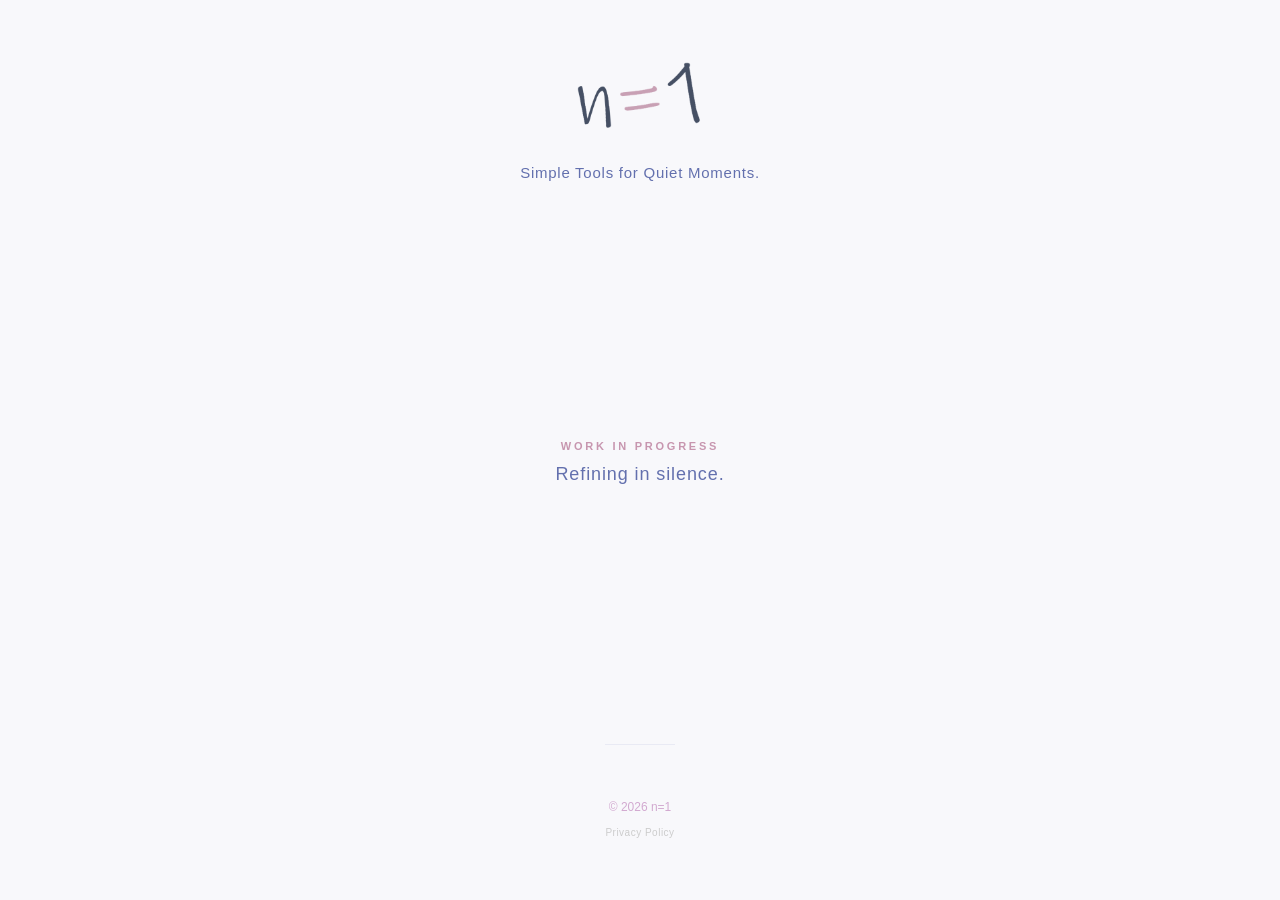
==== index.html @ 4b548ade "Initial commit" ====
<!DOCTYPE html>
<html lang="ja">
<head>
    <meta charset="UTF-8">
    <meta name="viewport" content="width=device-width, initial-scale=1.0">
    <title>n=1 | Simple Tools for Quiet Moments</title>
    
    <meta property="og:type" content="website">
    <meta property="og:title" content="n=1 | Coming Soon">
    <meta property="og:description" content="Refining in silence. Minimalist tools for your quiet moments.">
    <meta property="og:image" content="images/ogp_image.png">
    <meta name="twitter:card" content="summary_large_image">
    <link rel="icon" href="images/favicon.ico">

    <link rel="stylesheet" href="style.css">
    <style>
        /* 準備中ページ専用のレイアウト調整 */
        body {
            padding: 0;
            display: flex;
            justify-content: center;
            align-items: center;
        }

        .container {
            display: flex;
            flex-direction: column;
            justify-content: space-between; 
            align-items: center;
            min-height: 100vh;
            padding: 60px 20px;
            box-sizing: border-box;
        }

        main {
            flex-grow: 1;
            display: flex;
            flex-direction: column;
            justify-content: center; 
            align-items: center;
        }

        .title-img {
            height: 80px;
            max-height: none; 
            width: auto;
        }

        .status-tag {
            font-size: 11px;
            letter-spacing: 0.25em;
            color: var(--accent-color);
            text-transform: uppercase;
            margin-bottom: 12px;
            font-weight: 700;
            opacity: 0.8;
        }

        .headline {
            font-size: 18px;
            letter-spacing: 0.05em;
            color: var(--primary-color);
            font-weight: 400;
        }

        /* フッターの微調整 */
        footer {
            text-align: center;
        }
        .footer-links {
            margin-top: 8px;
        }
        .footer-links a {
            font-size: 10px;
            color: #ccc;
            text-decoration: none;
            letter-spacing: 0.05em;
        }
    </style>
</head>
<body>

    <div class="container">
        <header>
            <img src="images/title.png" alt="n=1" class="title-img">
            <div class="profile-text">Simple Tools for Quiet Moments.</div>
        </header>

        <main>
            <div class="status-tag">Work in progress</div>
            <div class="headline">Refining in silence.</div>
        </main>

        <footer>
            <div class="copyright">&copy; 2026 n=1</div>
            <div class="footer-links">
                <a href="privacy.html">Privacy Policy</a>
            </div>
        </footer>
    </div>

    <!-- Google tag (gtag.js) -->
    <script async src="https://www.googletagmanager.com/gtag/js?id=G-P91DCVD7WL"></script>
    <script>
      window.dataLayer = window.dataLayer || [];
      function gtag(){dataLayer.push(arguments);}
      gtag('js', new Date());
      gtag('config', 'G-P91DCVD7WL');
    </script>
</body>
</html>
---- style.css ----
/* 🎨 Palette #3: Cool Intelligence & Lavender */
:root {
    --bg-color: rgb(248, 248, 251);     /* 背景：澄んだ青白い白 */
    --text-color: rgb(6, 7, 12);        /* メイン：真夜中の紺色 */
    --primary-color: rgb(99, 112, 174); /* 見出し：落ち着いたデニムブルー */
    --secondary-color: rgb(210, 169, 208); /* 説明：霧がかったラベンダー */
    --accent-color: rgb(188, 126, 157); /* アクセント：スモーキーローズ */
    
    --spacing-section: 100px;
    --spacing-item: 45px;
    
    /* 角丸の定義 */
    --radius-card: 8px;
    --radius-button: 4px;
    --radius-icon: 18px;
}

/* 🌿 Base Styles */
body {
    margin: 0;
    font-family: 'Helvetica Neue', Arial, 'Hiragino Kaku Gothic ProN', sans-serif;
    background-color: var(--bg-color);
    color: var(--text-color);
    display: flex;
    justify-content: center;
    min-height: 100vh;
    padding: 40px 20px;
}

.container {
    width: 100%;
    max-width: 640px;
    text-align: center;
}

/* 🖼️ Typography Images */
.text-image {
    display: block;
    margin: 0 auto;
    max-width: 100%;
    height: auto;
}

/* 🏗️ Layout Sections */
header {
    margin-bottom: var(--spacing-section);
}

.title-img {
    max-height: 55px;
    margin-bottom: 20px;
}

.profile-text {
    color: var(--primary-color);
    font-size: 15px;
    letter-spacing: 0.05em;
    font-weight: 500;
}

.app-section {
    margin-bottom: var(--spacing-section);
}

.section-img {
    max-height: 28px;
    margin-bottom: var(--spacing-item);
}

/* 📱 App Card */
.app-card {
    text-decoration: none;
    color: inherit;
    display: flex;
    flex-direction: column;
    align-items: center;
    transition: transform 0.25s ease, opacity 0.25s ease; /* 少し速めて「もっさり」を解消 */
}

.app-card:hover {
    transform: translateY(-4px);
    opacity: 0.7;
}

.app-icon {
    width: 72px;
    height: 72px;
    border-radius: var(--radius-icon);
    background-color: white;
    box-shadow: 0 10px 20px rgba(99, 112, 174, 0.12);
    margin-bottom: 20px;
    overflow: hidden;
}

.app-icon img {
    width: 100%;
    height: 100%;
    object-fit: cover;
}

.app-name {
    font-size: 22px;
    font-weight: 700;
    margin-bottom: 8px;
    letter-spacing: 0.02em;
}

.app-desc {
    font-size: 14px;
    color: var(--secondary-color);
    max-width: 320px;
    line-height: 1.7;
}

/* 🖋️ Footer */
footer {
    margin-top: var(--spacing-section);
    padding-top: 40px;
    border-top: 1px solid rgba(99, 112, 174, 0.1);
}

.policy-link {
    text-decoration: none;
    color: var(--accent-color);
    font-size: 13px;
    font-weight: 600;
    transition: opacity 0.3s;
}

.policy-link:hover {
    opacity: 0.6;
}

.copyright {
    font-size: 12px;
    color: var(--secondary-color);
    margin-top: 15px;
}
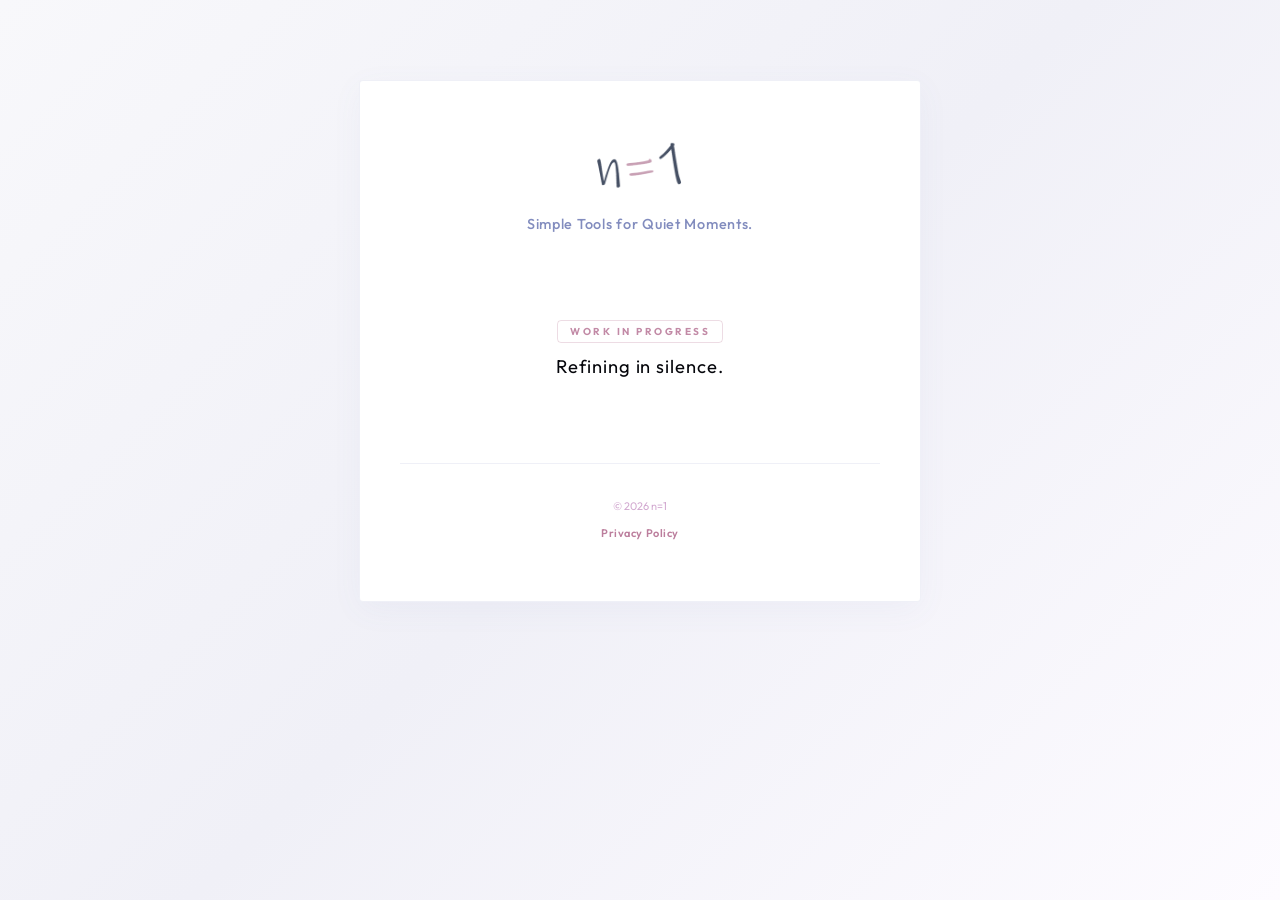
==== commit 36ad0f2e: "Initial commit: n=1 Webサイト公開" ====
--- a/index.html
+++ b/index.html
@@ -14,92 +14,129 @@
 
     <link rel="stylesheet" href="style.css">
     <style>
-        /* 準備中ページ専用のレイアウト調整 */
-        body {
-            padding: 0;
-            display: flex;
-            justify-content: center;
-            align-items: center;
-        }
-
-        .container {
-            display: flex;
-            flex-direction: column;
-            justify-content: space-between; 
-            align-items: center;
-            min-height: 100vh;
-            padding: 60px 20px;
-            box-sizing: border-box;
-        }
-
-        main {
-            flex-grow: 1;
+        .main-card {
+            max-width: 480px;
+            margin: 0 auto;
+            padding: 60px 40px;
             display: flex;
             flex-direction: column;
             justify-content: center; 
             align-items: center;
+            min-height: 400px;
+        }
+
+        header {
+            margin-bottom: 40px;
+            text-align: center;
         }
 
         .title-img {
-            height: 80px;
-            max-height: none; 
+            height: 72px;
             width: auto;
+            margin-bottom: 15px;
+        }
+
+        .profile-text {
+            font-size: 0.9rem;
+            color: var(--primary-color);
+            letter-spacing: 0.05em;
+            font-weight: 500;
+            opacity: 0.8;
+        }
+
+        main {
+            text-align: center;
+            flex-grow: 1;
+            display: flex;
+            flex-direction: column;
+            justify-content: center;
         }
 
         .status-tag {
-            font-size: 11px;
+            font-size: 10px;
             letter-spacing: 0.25em;
             color: var(--accent-color);
             text-transform: uppercase;
             margin-bottom: 12px;
             font-weight: 700;
-            opacity: 0.8;
+            opacity: 0.9;
+            border: 1px solid rgba(188, 126, 157, 0.3);
+            padding: 4px 12px;
+            border-radius: 4px;
+            display: inline-block;
         }
 
         .headline {
-            font-size: 18px;
+            font-size: 1.15rem;
             letter-spacing: 0.05em;
-            color: var(--primary-color);
+            color: var(--text-color);
             font-weight: 400;
         }
 
-        /* フッターの微調整 */
         footer {
+            margin-top: 40px;
             text-align: center;
+            border-top: 1px solid rgba(99, 112, 174, 0.1);
+            padding-top: 20px;
+            width: 100%;
         }
-        .footer-links {
-            margin-top: 8px;
+
+        .copyright {
+            font-size: 11px;
+            color: var(--secondary-color);
+            margin-bottom: 8px;
         }
+
         .footer-links a {
-            font-size: 10px;
-            color: #ccc;
+            font-size: 11px;
+            color: var(--accent-color);
             text-decoration: none;
             letter-spacing: 0.05em;
+            font-weight: 600;
+            transition: opacity 0.2s;
+        }
+        
+        .footer-links a:hover {
+            opacity: 0.6;
+        }
+
+        .page-wrapper {
+            display: flex;
+            justify-content: center;
+            align-items: flex-start;
+            min-height: 100vh;
+            width: 100%;
+            padding: 80px 20px;
+            box-sizing: border-box;
         }
     </style>
 </head>
 <body>
+    <div class="gradient-bg"></div>
 
-    <div class="container">
-        <header>
-            <img src="images/title.png" alt="n=1" class="title-img">
-            <div class="profile-text">Simple Tools for Quiet Moments.</div>
-        </header>
+    <div class="page-wrapper">
+        <div class="container">
+            <div class="main-card content-card">
+                <header>
+                    <img src="images/title.png" alt="n=1" class="title-img">
+                    <div class="profile-text">Simple Tools for Quiet Moments.</div>
+                </header>
 
-        <main>
-            <div class="status-tag">Work in progress</div>
-            <div class="headline">Refining in silence.</div>
-        </main>
+                <main>
+                    <div><span class="status-tag">Work in progress</span></div>
+                    <div class="headline">Refining in silence.</div>
+                </main>
 
-        <footer>
-            <div class="copyright">&copy; 2026 n=1</div>
-            <div class="footer-links">
-                <a href="privacy.html">Privacy Policy</a>
+                <footer>
+                    <div class="copyright">&copy; 2026 n=1</div>
+                    <div class="footer-links">
+                        <a href="privacy.html">Privacy Policy</a>
+                    </div>
+                </footer>
             </div>
-        </footer>
+        </div>
     </div>
 
-    <!-- Google tag (gtag.js) -->
     <script async src="https://www.googletagmanager.com/gtag/js?id=G-P91DCVD7WL"></script>
     <script>
       window.dataLayer = window.dataLayer || [];
--- a/style.css
+++ b/style.css
@@ -1,30 +1,47 @@
-/* 🎨 Palette #3: Cool Intelligence & Lavender */
+@import url('https://fonts.googleapis.com/css2?family=Outfit:wght@300;400;600;700&display=swap');
+
 :root {
-    --bg-color: rgb(248, 248, 251);     /* 背景：澄んだ青白い白 */
-    --text-color: rgb(6, 7, 12);        /* メイン：真夜中の紺色 */
-    --primary-color: rgb(99, 112, 174); /* 見出し：落ち着いたデニムブルー */
-    --secondary-color: rgb(210, 169, 208); /* 説明：霧がかったラベンダー */
-    --accent-color: rgb(188, 126, 157); /* アクセント：スモーキーローズ */
+    --bg-color: rgb(248, 248, 251);
+    --text-color: rgb(6, 7, 12);
+    --primary-color: rgb(99, 112, 174);
+    --secondary-color: rgb(210, 169, 208);
+    --accent-color: rgb(188, 126, 157);
     
     --spacing-section: 100px;
     --spacing-item: 45px;
     
-    /* 角丸の定義 */
-    --radius-card: 8px;
-    --radius-button: 4px;
-    --radius-icon: 18px;
+    --radius-card: 4px;
+    --radius-button: 2px;
+    --radius-icon: 8px;
 }
 
-/* 🌿 Base Styles */
 body {
     margin: 0;
-    font-family: 'Helvetica Neue', Arial, 'Hiragino Kaku Gothic ProN', sans-serif;
+    font-family: 'Outfit', 'Helvetica Neue', Arial, 'Hiragino Kaku Gothic ProN', sans-serif;
     background-color: var(--bg-color);
     color: var(--text-color);
     display: flex;
     justify-content: center;
     min-height: 100vh;
-    padding: 40px 20px;
+    padding: 0;
+    overflow-x: hidden;
+}
+
+.gradient-bg {
+    background: linear-gradient(135deg, var(--bg-color) 0%, #f0f0f7 50%, #fdfbff 100%);
+    position: fixed;
+    top: 0;
+    left: 0;
+    width: 100%;
+    height: 100%;
+    z-index: -1;
+}
+
+.content-card {
+    background: white;
+    border: 1px solid rgba(99, 112, 174, 0.1);
+    border-radius: var(--radius-card);
+    box-shadow: 0 8px 32px 0 rgba(99, 112, 174, 0.05);
 }
 
 .container {
@@ -33,7 +50,6 @@
     text-align: center;
 }
 
-/* 🖼️ Typography Images */
 .text-image {
     display: block;
     margin: 0 auto;
@@ -41,7 +57,6 @@
     height: auto;
 }
 
-/* 🏗️ Layout Sections */
 header {
     margin-bottom: var(--spacing-section);
 }
@@ -67,14 +82,13 @@
     margin-bottom: var(--spacing-item);
 }
 
-/* 📱 App Card */
 .app-card {
     text-decoration: none;
     color: inherit;
     display: flex;
     flex-direction: column;
     align-items: center;
-    transition: transform 0.25s ease, opacity 0.25s ease; /* 少し速めて「もっさり」を解消 */
+    transition: transform 0.25s ease, opacity 0.25s ease;
 }
 
 .app-card:hover {
@@ -112,7 +126,6 @@
     line-height: 1.7;
 }
 
-/* 🖋️ Footer */
 footer {
     margin-top: var(--spacing-section);
     padding-top: 40px;
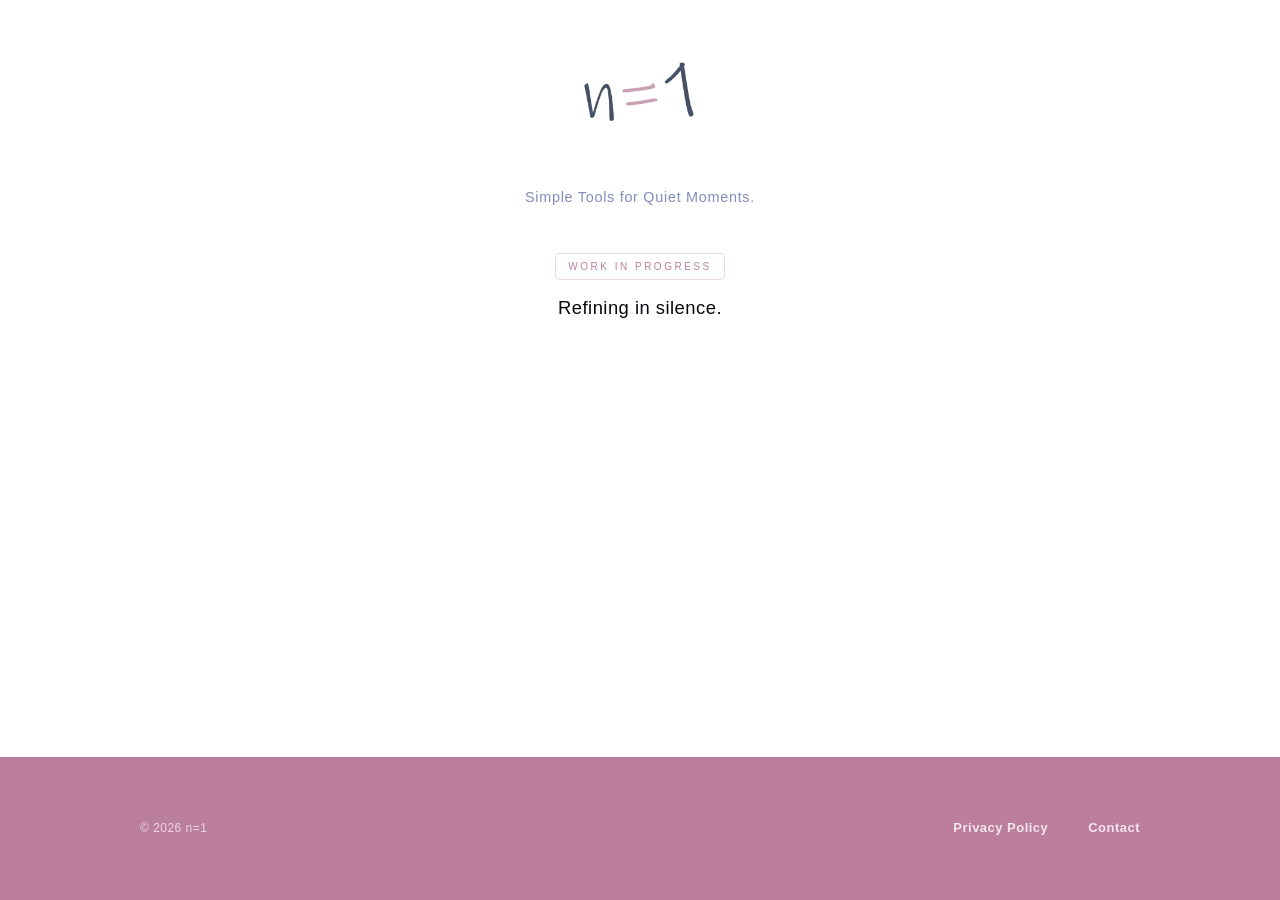
==== commit b2389f36: "Refine layout, spacing, and privacy policy for a better user experience" ====
--- a/index.html
+++ b/index.html
@@ -4,138 +4,43 @@
     <meta charset="UTF-8">
     <meta name="viewport" content="width=device-width, initial-scale=1.0">
     <title>n=1 | Simple Tools for Quiet Moments</title>
+    <meta name="description" content="n=1 - Refining in silence. Providing minimalist tools for your quiet moments.">
     
     <meta property="og:type" content="website">
-    <meta property="og:title" content="n=1 | Coming Soon">
+    <meta property="og:title" content="n=1 | Simple Tools for Quiet Moments">
     <meta property="og:description" content="Refining in silence. Minimalist tools for your quiet moments.">
     <meta property="og:image" content="images/ogp_image.png">
     <meta name="twitter:card" content="summary_large_image">
     <link rel="icon" href="images/favicon.ico">
 
     <link rel="stylesheet" href="style.css">
-    <style>
-        .main-card {
-            max-width: 480px;
-            margin: 0 auto;
-            padding: 60px 40px;
-            display: flex;
-            flex-direction: column;
-            justify-content: center; 
-            align-items: center;
-            min-height: 400px;
-        }
-
-        header {
-            margin-bottom: 40px;
-            text-align: center;
-        }
-
-        .title-img {
-            height: 72px;
-            width: auto;
-            margin-bottom: 15px;
-        }
-
-        .profile-text {
-            font-size: 0.9rem;
-            color: var(--primary-color);
-            letter-spacing: 0.05em;
-            font-weight: 500;
-            opacity: 0.8;
-        }
-
-        main {
-            text-align: center;
-            flex-grow: 1;
-            display: flex;
-            flex-direction: column;
-            justify-content: center;
-        }
-
-        .status-tag {
-            font-size: 10px;
-            letter-spacing: 0.25em;
-            color: var(--accent-color);
-            text-transform: uppercase;
-            margin-bottom: 12px;
-            font-weight: 700;
-            opacity: 0.9;
-            border: 1px solid rgba(188, 126, 157, 0.3);
-            padding: 4px 12px;
-            border-radius: 4px;
-            display: inline-block;
-        }
-
-        .headline {
-            font-size: 1.15rem;
-            letter-spacing: 0.05em;
-            color: var(--text-color);
-            font-weight: 400;
-        }
-
-        footer {
-            margin-top: 40px;
-            text-align: center;
-            border-top: 1px solid rgba(99, 112, 174, 0.1);
-            padding-top: 20px;
-            width: 100%;
-        }
-
-        .copyright {
-            font-size: 11px;
-            color: var(--secondary-color);
-            margin-bottom: 8px;
-        }
-
-        .footer-links a {
-            font-size: 11px;
-            color: var(--accent-color);
-            text-decoration: none;
-            letter-spacing: 0.05em;
-            font-weight: 600;
-            transition: opacity 0.2s;
-        }
-        
-        .footer-links a:hover {
-            opacity: 0.6;
-        }
-
-        .page-wrapper {
-            display: flex;
-            justify-content: center;
-            align-items: flex-start;
-            min-height: 100vh;
-            width: 100%;
-            padding: 80px 20px;
-            box-sizing: border-box;
-        }
-    </style>
 </head>
 <body>
-    <div class="gradient-bg"></div>
+    <div class="container">
+        <div class="main-card">
+            <header>
+                <h1>
+                    <img src="images/title.png" alt="n=1" class="title-img">
+                </h1>
+                <div class="profile-text">Simple Tools for Quiet Moments.</div>
+            </header>
 
-    <div class="page-wrapper">
-        <div class="container">
-            <div class="main-card content-card">
-                <header>
-                    <img src="images/title.png" alt="n=1" class="title-img">
-                    <div class="profile-text">Simple Tools for Quiet Moments.</div>
-                </header>
-
-                <main>
-                    <div><span class="status-tag">Work in progress</span></div>
-                    <div class="headline">Refining in silence.</div>
-                </main>
-
-                <footer>
-                    <div class="copyright">&copy; 2026 n=1</div>
-                    <div class="footer-links">
-                        <a href="privacy.html">Privacy Policy</a>
-                    </div>
-                </footer>
-            </div>
+            <main>
+                <div><span class="status-tag">Work in progress</span></div>
+                <div class="headline">Refining in silence.</div>
+            </main>
         </div>
     </div>
+
+    <footer class="main-footer">
+        <div class="footer-inner">
+            <nav class="footer-nav">
+                <a href="privacy.html" class="footer-link-white">Privacy Policy</a>
+                <a href="contact.html" class="footer-link-white">Contact</a>
+            </nav>
+            <div class="footer-copyright-white">© 2026 n=1</div>
+        </div>
+    </footer>
 
     <script async src="https://www.googletagmanager.com/gtag/js?id=G-P91DCVD7WL"></script>
     <script>
--- a/style.css
+++ b/style.css
@@ -1,18 +1,12 @@
-@import url('https://fonts.googleapis.com/css2?family=Outfit:wght@300;400;600;700&display=swap');
-
+/* --- Variables & Base Settings --- */
 :root {
-    --bg-color: rgb(248, 248, 251);
+    --bg-color: rgb(255, 255, 255);
     --text-color: rgb(6, 7, 12);
     --primary-color: rgb(99, 112, 174);
     --secondary-color: rgb(210, 169, 208);
     --accent-color: rgb(188, 126, 157);
-    
-    --spacing-section: 100px;
-    --spacing-item: 45px;
-    
     --radius-card: 4px;
     --radius-button: 2px;
-    --radius-icon: 8px;
 }
 
 body {
@@ -21,131 +15,271 @@
     background-color: var(--bg-color);
     color: var(--text-color);
     display: flex;
-    justify-content: center;
+    flex-direction: column;
     min-height: 100vh;
-    padding: 0;
-    overflow-x: hidden;
-}
-
-.gradient-bg {
-    background: linear-gradient(135deg, var(--bg-color) 0%, #f0f0f7 50%, #fdfbff 100%);
-    position: fixed;
-    top: 0;
-    left: 0;
-    width: 100%;
-    height: 100%;
-    z-index: -1;
-}
-
-.content-card {
-    background: white;
-    border: 1px solid rgba(99, 112, 174, 0.1);
-    border-radius: var(--radius-card);
-    box-shadow: 0 8px 32px 0 rgba(99, 112, 174, 0.05);
+    line-height: 1.75;
+    letter-spacing: 0.03em;
+}
+
+p {
+    margin-bottom: 1.5rem;
 }
 
 .container {
     width: 100%;
-    max-width: 640px;
+    max-width: 800px;
+    margin: 0 auto;
+    padding: 0 20px;
+    box-sizing: border-box;
+    flex: 1;
+}
+
+/* --- Common Components --- */
+.back-link {
+    font-size: 0.9rem;
+    color: var(--accent-color);
+    text-decoration: none;
+    font-weight: 600;
+    transition: opacity 0.2s, transform 0.2s;
+    display: inline-block;
+}
+
+.back-link:hover {
+    opacity: 0.7;
+    transform: translateX(-4px);
+}
+
+.footer-action {
+    margin-top: 4rem;
+    padding-top: 2rem;
+    border-top: 1px solid rgba(99, 112, 174, 0.1);
     text-align: center;
 }
 
-.text-image {
-    display: block;
+/* --- Footer --- */
+.main-footer {
+    background-color: var(--accent-color);
+    color: white;
+    padding: 60px 20px;
+    width: 100%;
+    box-sizing: border-box;
+}
+
+.footer-inner {
+    max-width: 1000px;
     margin: 0 auto;
-    max-width: 100%;
-    height: auto;
-}
-
-header {
-    margin-bottom: var(--spacing-section);
-}
-
-.title-img {
-    max-height: 55px;
-    margin-bottom: 20px;
-}
-
-.profile-text {
-    color: var(--primary-color);
-    font-size: 15px;
-    letter-spacing: 0.05em;
-    font-weight: 500;
-}
-
-.app-section {
-    margin-bottom: var(--spacing-section);
-}
-
-.section-img {
-    max-height: 28px;
-    margin-bottom: var(--spacing-item);
-}
-
-.app-card {
-    text-decoration: none;
-    color: inherit;
     display: flex;
     flex-direction: column;
     align-items: center;
-    transition: transform 0.25s ease, opacity 0.25s ease;
-}
-
-.app-card:hover {
-    transform: translateY(-4px);
-    opacity: 0.7;
-}
-
-.app-icon {
-    width: 72px;
-    height: 72px;
-    border-radius: var(--radius-icon);
-    background-color: white;
-    box-shadow: 0 10px 20px rgba(99, 112, 174, 0.12);
-    margin-bottom: 20px;
-    overflow: hidden;
-}
-
-.app-icon img {
-    width: 100%;
-    height: 100%;
-    object-fit: cover;
-}
-
-.app-name {
-    font-size: 22px;
-    font-weight: 700;
-    margin-bottom: 8px;
-    letter-spacing: 0.02em;
-}
-
-.app-desc {
-    font-size: 14px;
-    color: var(--secondary-color);
-    max-width: 320px;
-    line-height: 1.7;
-}
-
-footer {
-    margin-top: var(--spacing-section);
-    padding-top: 40px;
-    border-top: 1px solid rgba(99, 112, 174, 0.1);
-}
-
-.policy-link {
+    gap: 32px;
+}
+
+@media (min-width: 640px) {
+    .footer-inner { flex-direction: row-reverse; justify-content: space-between; }
+}
+
+.footer-nav { display: flex; flex-direction: column; align-items: center; gap: 20px; }
+@media (min-width: 640px) { .footer-nav { flex-direction: row; gap: 40px; } }
+
+.footer-link-white {
     text-decoration: none;
-    color: var(--accent-color);
+    color: rgba(255, 255, 255, 0.8);
     font-size: 13px;
     font-weight: 600;
-    transition: opacity 0.3s;
-}
-
-.policy-link:hover {
-    opacity: 0.6;
-}
-
-.copyright {
-    font-size: 12px;
-    color: var(--secondary-color);
-    margin-top: 15px;
-}+    transition: color 0.2s;
+}
+
+.footer-link-white:hover {
+    color: rgba(255, 255, 255, 1);
+}
+
+.footer-copyright-white { font-size: 12px; color: rgba(255, 255, 255, 0.7); }
+
+/* --- Page: Index --- */
+.main-card {
+    max-width: 480px;
+    margin: 60px auto 80px;
+    text-align: center;
+}
+
+.main-card header {
+    margin-bottom: 40px;
+}
+
+.title-img { height: 72px; margin-bottom: 15px; }
+
+.profile-text {
+    font-size: 0.9rem;
+    color: var(--primary-color);
+    letter-spacing: 0.05em;
+    font-weight: 500;
+    opacity: 0.8;
+}
+
+.status-tag {
+    font-size: 10px; letter-spacing: 0.25em; color: var(--accent-color);
+    text-transform: uppercase; border: 1px solid rgba(188, 126, 157, 0.3);
+    padding: 4px 12px; border-radius: 4px; display: inline-block; margin-bottom: 12px;
+}
+
+.headline { font-size: 1.15rem; color: var(--text-color); }
+
+/* --- Page: Privacy --- */
+.policy-container { max-width: 720px; margin: 60px auto 80px; padding: 0 0 40px; }
+
+.policy-title {
+    font-size: 1.8rem; font-weight: 700; margin-bottom: 1.5rem;
+    border-bottom: 3px solid var(--accent-color); display: inline-block;
+    padding-bottom: 0.5rem;
+}
+
+.policy-container h2 {
+    color: var(--primary-color); font-size: 1.15rem; margin-top: 2rem;
+    display: flex; align-items: center;
+}
+
+.policy-container h2::before {
+    content: ""; display: inline-block; width: 4px; height: 1.3rem;
+    background: var(--accent-color); margin-right: 12px; border-radius: 2px;
+}
+
+.app-list { list-style: none; padding: 0; margin-top: 1.5rem; }
+.app-list li { margin-bottom: 1rem; }
+.app-list li::before { content: "•"; color: var(--accent-color); margin-right: 12px; font-weight: bold; }
+
+/* --- Page: Contact --- */
+.contact-container {
+    max-width: 600px;
+    margin: 60px auto 80px;
+    padding: 0 20px 40px;
+    box-sizing: border-box;
+}
+
+@media (max-width: 480px) {
+    .contact-container {
+        margin: 40px auto;
+        padding: 24px 20px;
+    }
+}
+
+.contact-title {
+    color: var(--text-color);
+    font-size: 1.8rem;
+    font-weight: 700;
+    margin-bottom: 3rem;
+    border-bottom: 3px solid var(--accent-color);
+    display: inline-block;
+    padding-bottom: 0.5rem;
+}
+
+#contact-form { display: flex; flex-direction: column; gap: 1.5rem; }
+
+.form-group label {
+    display: block;
+    font-size: 0.9rem;
+    font-weight: 600;
+    color: var(--primary-color);
+    margin-bottom: 1.0rem;
+}
+
+.form-group input, 
+.form-group textarea {
+    width: 100%;
+    padding: 12px 16px;
+    font-size: 16px;
+    font-family: inherit;
+    border: 1px solid rgba(99, 112, 174, 0.2);
+    border-radius: var(--radius-card);
+    background-color: #fff;
+    color: var(--text-color);
+    box-sizing: border-box;
+    transition: border-color 0.2s, box-shadow 0.2s;
+}
+
+.form-group input:focus,
+.form-group textarea:focus {
+    outline: none;
+    border-color: var(--primary-color);
+    box-shadow: 0 0 0 3px rgba(99, 112, 174, 0.1);
+}
+
+.form-group textarea {
+    min-height: 150px;
+    resize: vertical;
+}
+
+.submit-btn {
+    display: inline-flex;
+    align-items: center;
+    justify-content: center;
+    width: 100%;
+    padding: 14px;
+    background: var(--accent-color);
+    color: white;
+    border: none;
+    border-radius: var(--radius-button);
+    font-size: 16px;
+    font-weight: 700;
+    cursor: pointer;
+    transition: transform 0.2s, opacity 0.2s, filter 0.2s;
+    box-shadow: 0 4px 15px rgba(188, 126, 157, 0.3);
+}
+
+.submit-btn:hover {
+    filter: brightness(1.1);
+    transform: translateY(-1px);
+}
+
+.submit-btn:active {
+    transform: translateY(0);
+}
+
+.submit-btn:disabled {
+    background-color: var(--secondary-color);
+    cursor: not-allowed;
+    opacity: 0.8;
+    transform: none;
+}
+
+#status-message {
+    margin-top: 1.5rem;
+    padding: 1rem;
+    border-radius: var(--radius-card);
+    font-size: 0.95rem;
+    display: none;
+    text-align: center;
+    animation: fadeIn 0.3s ease-in-out;
+}
+
+@keyframes fadeIn {
+    from { opacity: 0; transform: translateY(5px); }
+    to { opacity: 1; transform: translateY(0); }
+}
+
+.status-success {
+    background-color: rgba(99, 112, 174, 0.08);
+    color: var(--primary-color);
+    border: 1px solid rgba(99, 112, 174, 0.15);
+    display: block !important;
+}
+
+.status-error {
+    background-color: rgba(188, 126, 157, 0.08);
+    color: var(--accent-color);
+    border: 1px solid rgba(188, 126, 157, 0.15);
+    display: block !important;
+}
+
+.loading-dots::after {
+    content: '.';
+    animation: dots 1.5s steps(5, end) infinite;
+}
+
+@keyframes dots {
+    0%, 20% { content: '.'; }
+    40% { content: '..'; }
+    60% { content: '...'; }
+    80%, 100% { content: ''; }
+}
+
+.honeypot-field { display: none !important; visibility: hidden; }
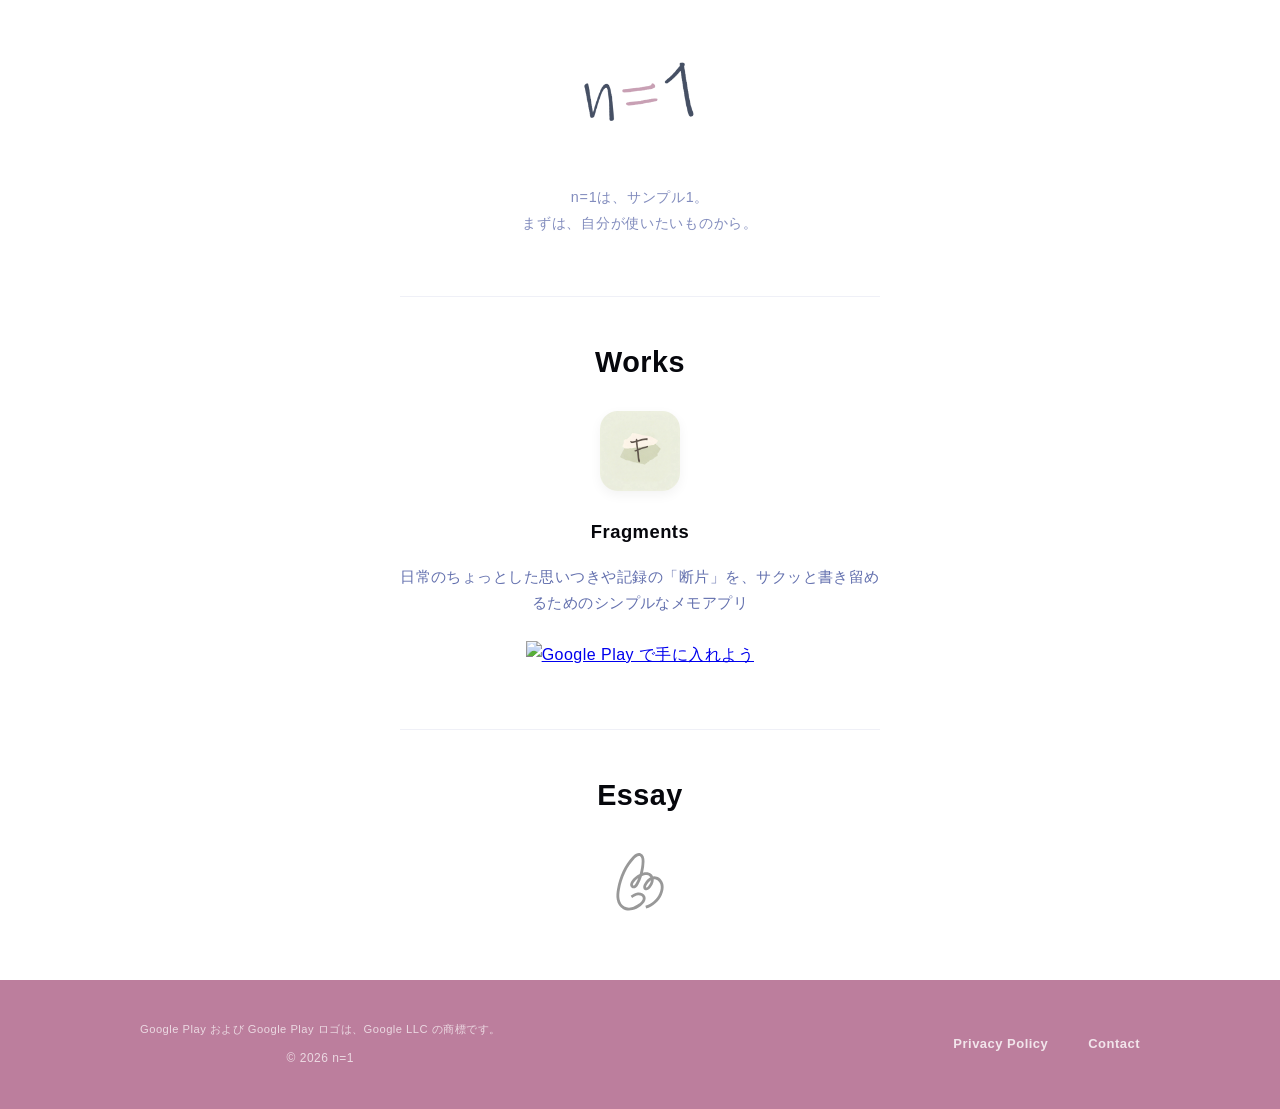
==== commit 4431e8f7: "style: adjust essay logo size and add images" ====
--- a/index.html
+++ b/index.html
@@ -22,12 +22,31 @@
                 <h1>
                     <img src="images/title.png" alt="n=1" class="title-img">
                 </h1>
-                <div class="profile-text">Simple Tools for Quiet Moments.</div>
+                <div class="profile-text">n=1は、サンプル1。<br>まずは、自分が使いたいものから。</div>
             </header>
 
             <main>
-                <div><span class="status-tag">Work in progress</span></div>
-                <div class="headline">Refining in silence.</div>
+                <section class="app-section">
+                    <h2 class="section-heading">Works</h2>
+                    <img src="images/fragments-icon.png" alt="Fragments Icon" class="app-icon">
+                    <h2 class="app-title">Fragments</h2>
+                    <p class="app-desc">日常のちょっとした思いつきや記録の「断片」を、サクッと書き留めるためのシンプルなメモアプリ</p>
+                    <div class="store-badge-container">
+                        <a href="https://play.google.com/store/apps/details?id=com.neq1.fragments" 
+                           aria-label="Google Play で Fragments を手に入れよう">
+                            <img alt="Google Play で手に入れよう" 
+                                 src="https://play.google.com/intl/en_us/badges/static/images/badges/ja_badge_web_generic.png"
+                                 class="google-play-badge"/>
+                        </a>
+                    </div>
+                </section>
+
+                <section class="essay-section">
+                    <h2 class="section-heading">Essay</h2>
+                    <a href="https://sizu.me/neq1" class="essay-banner" target="_blank" rel="noopener noreferrer">
+                        <img src="images/logo.svg" alt="しずかなインターネット ロゴ" class="essay-logo">
+                    </a>
+                </section>
             </main>
         </div>
     </div>
@@ -38,7 +57,10 @@
                 <a href="privacy.html" class="footer-link-white">Privacy Policy</a>
                 <a href="contact.html" class="footer-link-white">Contact</a>
             </nav>
-            <div class="footer-copyright-white">© 2026 n=1</div>
+            <div class="footer-bottom-text">
+                <p class="trademark-text">Google Play および Google Play ロゴは、Google LLC の商標です。</p>
+                <div class="footer-copyright-white">© 2026 n=1</div>
+            </div>
         </div>
     </footer>
 
--- a/style.css
+++ b/style.css
@@ -60,7 +60,7 @@
 .main-footer {
     background-color: var(--accent-color);
     color: white;
-    padding: 60px 20px;
+    padding: 40px 20px;
     width: 100%;
     box-sizing: border-box;
 }
@@ -98,7 +98,7 @@
 /* --- Page: Index --- */
 .main-card {
     max-width: 480px;
-    margin: 60px auto 80px;
+    margin: 60px auto 40px;
     text-align: center;
 }
 
@@ -125,7 +125,7 @@
 .headline { font-size: 1.15rem; color: var(--text-color); }
 
 /* --- Page: Privacy --- */
-.policy-container { max-width: 720px; margin: 60px auto 80px; padding: 0 0 40px; }
+.policy-container { max-width: 720px; margin: 30px auto 40px; padding: 0 0 40px; }
 
 .policy-title {
     font-size: 1.8rem; font-weight: 700; margin-bottom: 1.5rem;
@@ -150,14 +150,14 @@
 /* --- Page: Contact --- */
 .contact-container {
     max-width: 600px;
-    margin: 60px auto 80px;
+    margin: 30px auto 40px;
     padding: 0 20px 40px;
     box-sizing: border-box;
 }
 
 @media (max-width: 480px) {
     .contact-container {
-        margin: 40px auto;
+        margin: 20px auto 40px;
         padding: 24px 20px;
     }
 }
@@ -282,4 +282,89 @@
     80%, 100% { content: ''; }
 }
 
-.honeypot-field { display: none !important; visibility: hidden; }+.honeypot-field { display: none !important; visibility: hidden; }
+
+/* --- Page: Index (App & Essay Sections) --- */
+.app-section {
+    margin: 60px 0;
+    padding-top: 40px;
+    border-top: 1px solid rgba(99, 112, 174, 0.1);
+}
+
+.section-heading {
+    font-size: 1.8rem;
+    color: var(--text-color);
+    margin: 0 0 24px 0;
+    font-weight: bold;
+    text-align: center;
+}
+.app-icon {
+    width: 80px;
+    height: 80px;
+    border-radius: 18px;
+    box-shadow: 0 4px 12px rgba(0, 0, 0, 0.05);
+    margin-bottom: 16px;
+}
+.app-title {
+    font-size: 1.15rem;
+    margin: 0 0 8px 0;
+}
+.app-desc {
+    font-size: 0.95rem;
+    color: var(--primary-color);
+    margin-bottom: 24px;
+}
+
+.essay-section {
+    margin: 60px 0;
+    padding: 40px 1rem 0;
+    border-top: 1px solid rgba(99, 112, 174, 0.1);
+}
+
+.essay-banner {
+    display: flex;
+    justify-content: center;
+    text-decoration: none;
+    padding: 0.5rem;
+    transition: opacity 0.3s ease;
+}
+
+.essay-banner:hover {
+    opacity: 0.6;
+}
+
+.essay-logo {
+    width: 60px;
+    height: auto;
+    opacity: 0.4;
+}
+
+.store-badge-container {
+    display: flex;
+    justify-content: center;
+    margin-top: 1.5rem;
+}
+
+.google-play-badge {
+    width: 135px;
+    height: auto;
+    transition: opacity 0.2s ease;
+}
+
+.google-play-badge:hover {
+    opacity: 0.8;
+}
+
+.footer-bottom-text {
+    display: flex;
+    flex-direction: column;
+    align-items: center;
+    gap: 8px;
+}
+
+.trademark-text {
+    font-size: 0.7rem;
+    color: rgba(255, 255, 255, 0.7);
+    margin: 0;
+    text-align: center;
+}
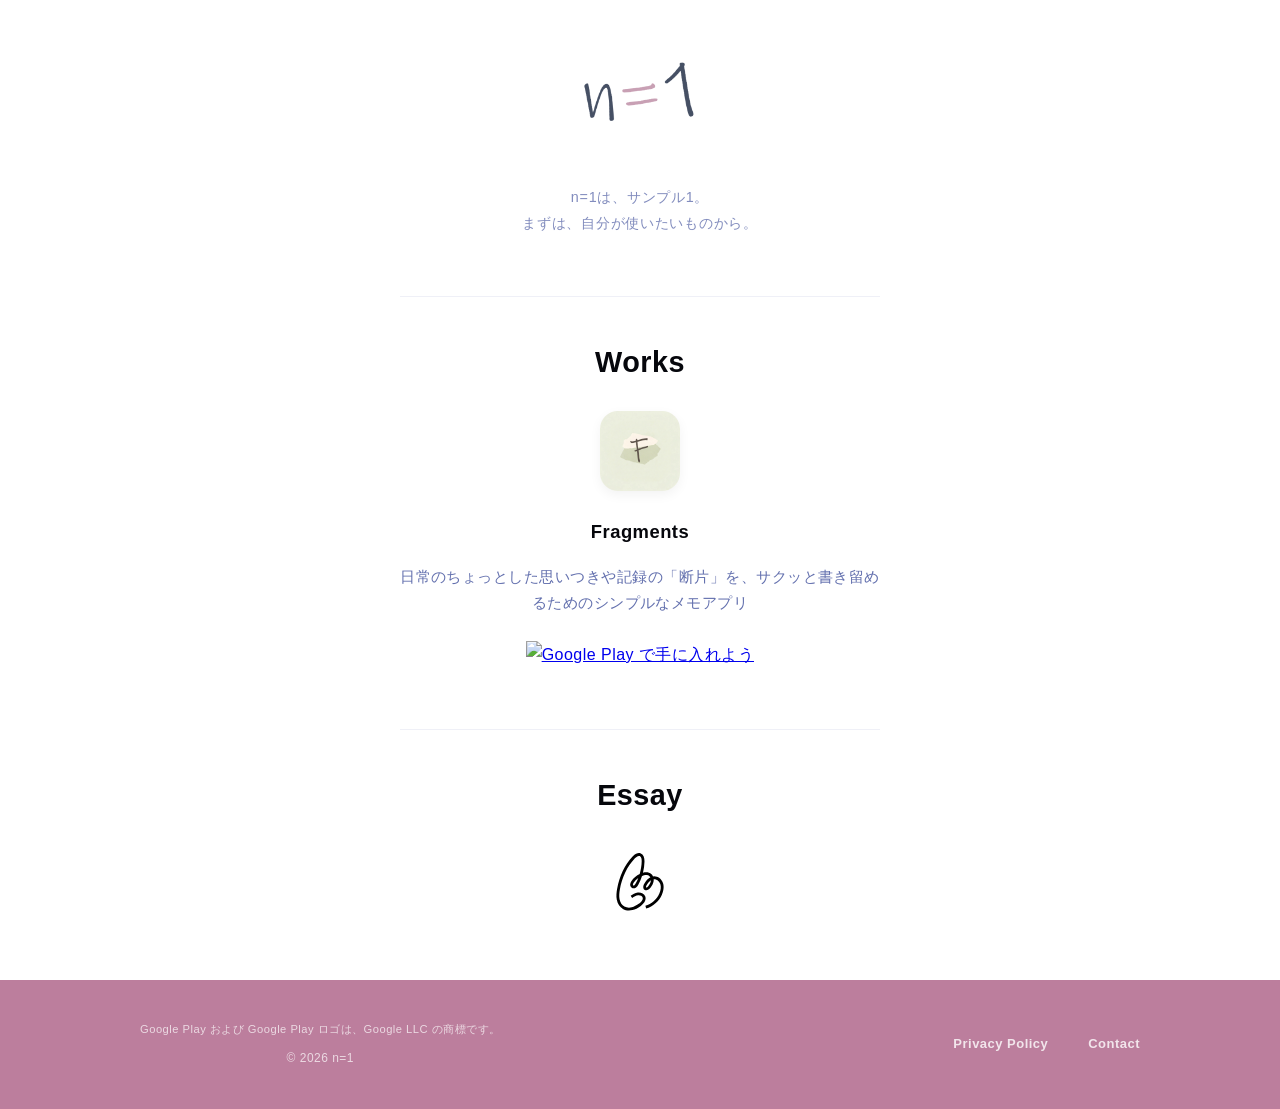
==== commit f8517cdf: "fix: add cache buster to css to resolve image sizing issue" ====
--- a/index.html
+++ b/index.html
@@ -13,7 +13,7 @@
     <meta name="twitter:card" content="summary_large_image">
     <link rel="icon" href="images/favicon.ico">
 
-    <link rel="stylesheet" href="style.css">
+    <link rel="stylesheet" href="style.css?v=1.1">
 </head>
 <body>
     <div class="container">
--- a/style.css
+++ b/style.css
@@ -336,7 +336,6 @@
 .essay-logo {
     width: 60px;
     height: auto;
-    opacity: 0.4;
 }
 
 .store-badge-container {
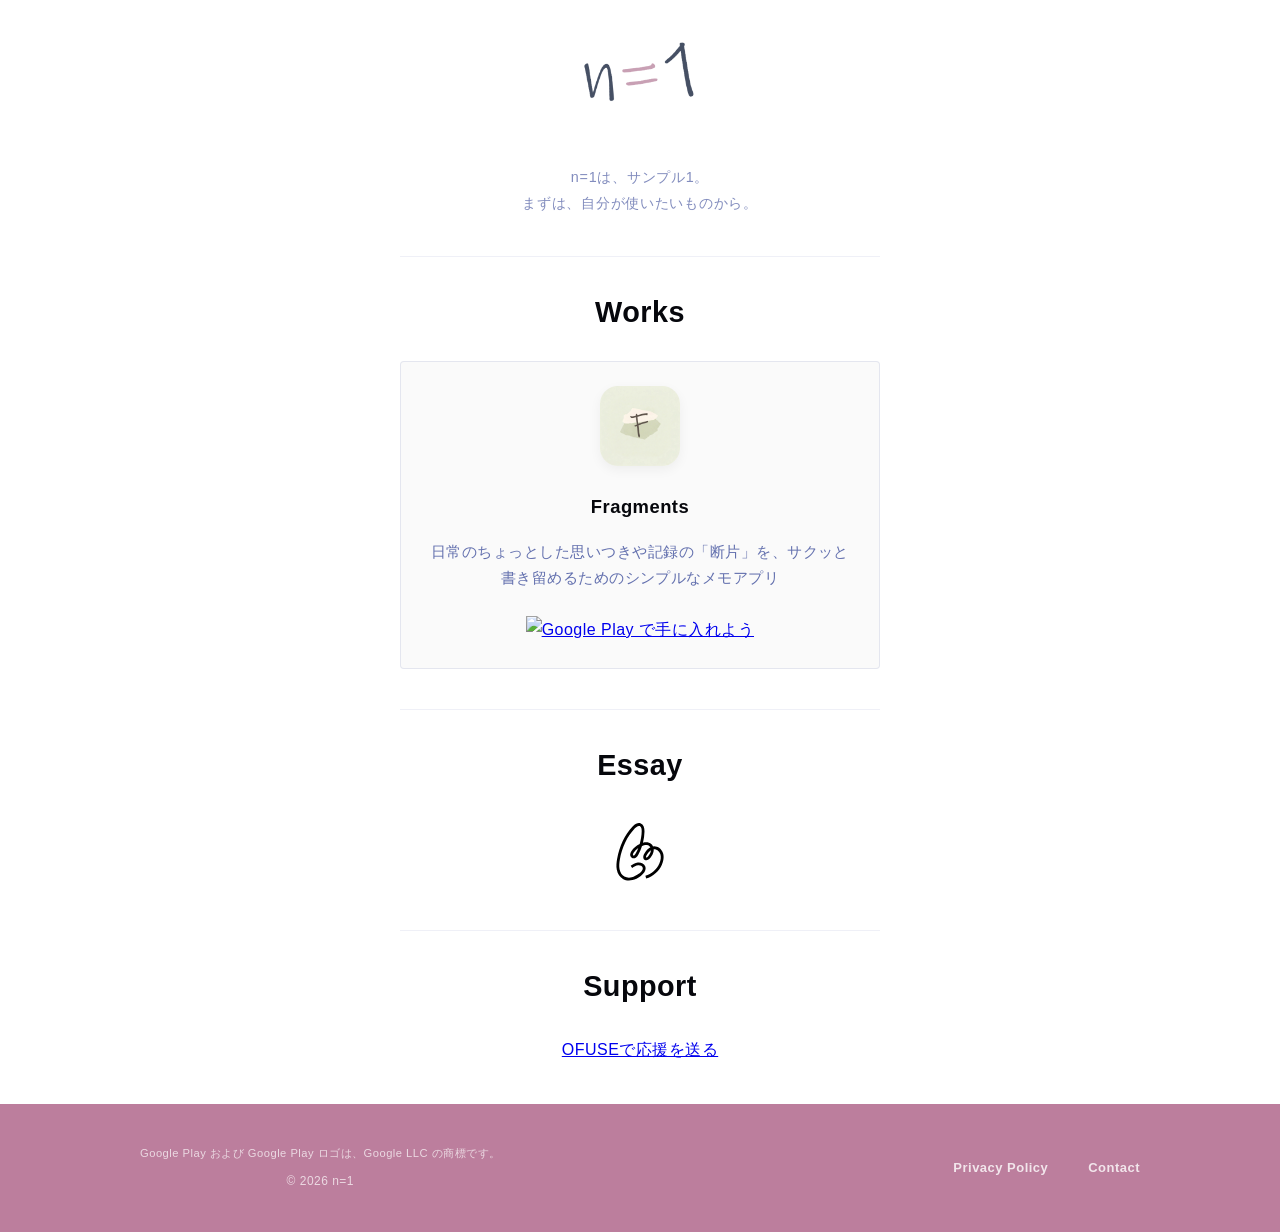
==== commit 2adc66d4: "Supportセクション（OFUSEウィジェット）の追加、Worksセクションのリファクタリング、コードのクリーンアップ" ====
--- a/index.html
+++ b/index.html
@@ -28,16 +28,21 @@
             <main>
                 <section class="app-section">
                     <h2 class="section-heading">Works</h2>
-                    <img src="images/fragments-icon.png" alt="Fragments Icon" class="app-icon">
-                    <h2 class="app-title">Fragments</h2>
-                    <p class="app-desc">日常のちょっとした思いつきや記録の「断片」を、サクッと書き留めるためのシンプルなメモアプリ</p>
-                    <div class="store-badge-container">
-                        <a href="https://play.google.com/store/apps/details?id=com.neq1.fragments" 
-                           aria-label="Google Play で Fragments を手に入れよう">
-                            <img alt="Google Play で手に入れよう" 
-                                 src="https://play.google.com/intl/en_us/badges/static/images/badges/ja_badge_web_generic.png"
-                                 class="google-play-badge"/>
-                        </a>
+                    
+                    <div class="works-list">
+                        <article class="work-card">
+                            <img src="images/fragments-icon.png" alt="Fragments Icon" class="app-icon">
+                            <h3 class="app-title">Fragments</h3>
+                            <p class="app-desc">日常のちょっとした思いつきや記録の「断片」を、サクッと書き留めるためのシンプルなメモアプリ</p>
+                            <div class="store-badge-container">
+                                <a href="https://play.google.com/store/apps/details?id=com.neq1.fragments" 
+                                   aria-label="Google Play で Fragments を手に入れよう">
+                                    <img alt="Google Play で手に入れよう" 
+                                         src="https://play.google.com/intl/en_us/badges/static/images/badges/ja_badge_web_generic.png"
+                                         class="google-play-badge"/>
+                                </a>
+                            </div>
+                        </article>
                     </div>
                 </section>
 
@@ -46,6 +51,14 @@
                     <a href="https://sizu.me/neq1" class="essay-banner" target="_blank" rel="noopener noreferrer">
                         <img src="images/logo.svg" alt="しずかなインターネット ロゴ" class="essay-logo">
                     </a>
+                </section>
+
+                <section class="support-section">
+                    <h2 class="section-heading">Support</h2>
+                    <div class="support-widget-container">
+                        <a data-ofuse-widget-button href="https://ofuse.me/o?uid=174586" data-ofuse-id="174586" data-ofuse-color="dark-invert">OFUSEで応援を送る</a>
+                        <script async src="https://ofuse.me/assets/platform/widget.js" charset="utf-8"></script>
+                    </div>
                 </section>
             </main>
         </div>
--- a/style.css
+++ b/style.css
@@ -98,12 +98,12 @@
 /* --- Page: Index --- */
 .main-card {
     max-width: 480px;
-    margin: 60px auto 40px;
+    margin: 40px auto 30px;
     text-align: center;
 }
 
 .main-card header {
-    margin-bottom: 40px;
+    margin-bottom: 24px;
 }
 
 .title-img { height: 72px; margin-bottom: 15px; }
@@ -286,8 +286,8 @@
 
 /* --- Page: Index (App & Essay Sections) --- */
 .app-section {
-    margin: 60px 0;
-    padding-top: 40px;
+    margin: 40px 0;
+    padding-top: 30px;
     border-top: 1px solid rgba(99, 112, 174, 0.1);
 }
 
@@ -315,9 +315,33 @@
     margin-bottom: 24px;
 }
 
+/* --- Works Cards --- */
+
+.works-list {
+    display: grid;
+    grid-template-columns: 1fr;
+    gap: 2rem;
+    margin-top: 1.5rem;
+}
+
+.work-card {
+    border: 1px solid rgba(99, 112, 174, 0.15);
+    border-radius: var(--radius-card);
+    padding: 1.5rem;
+    background-color: #fafafa;
+}
+
+.work-card .app-icon {
+    margin-bottom: 1rem;
+}
+
+.work-card .store-badge-container {
+    margin-top: 1.5rem;
+}
+
 .essay-section {
-    margin: 60px 0;
-    padding: 40px 1rem 0;
+    margin: 40px 0;
+    padding: 30px 1rem 0;
     border-top: 1px solid rgba(99, 112, 174, 0.1);
 }
 
@@ -326,16 +350,24 @@
     justify-content: center;
     text-decoration: none;
     padding: 0.5rem;
-    transition: opacity 0.3s ease;
-}
-
-.essay-banner:hover {
-    opacity: 0.6;
 }
 
 .essay-logo {
     width: 60px;
     height: auto;
+}
+
+/* --- Support Section --- */
+.support-section {
+  margin: 40px 0;
+  padding: 30px 1rem 0;
+  border-top: 1px solid rgba(99, 112, 174, 0.1);
+}
+
+.support-widget-container {
+  display: flex;
+  justify-content: center;
+  margin-top: 1.5rem;
 }
 
 .store-badge-container {
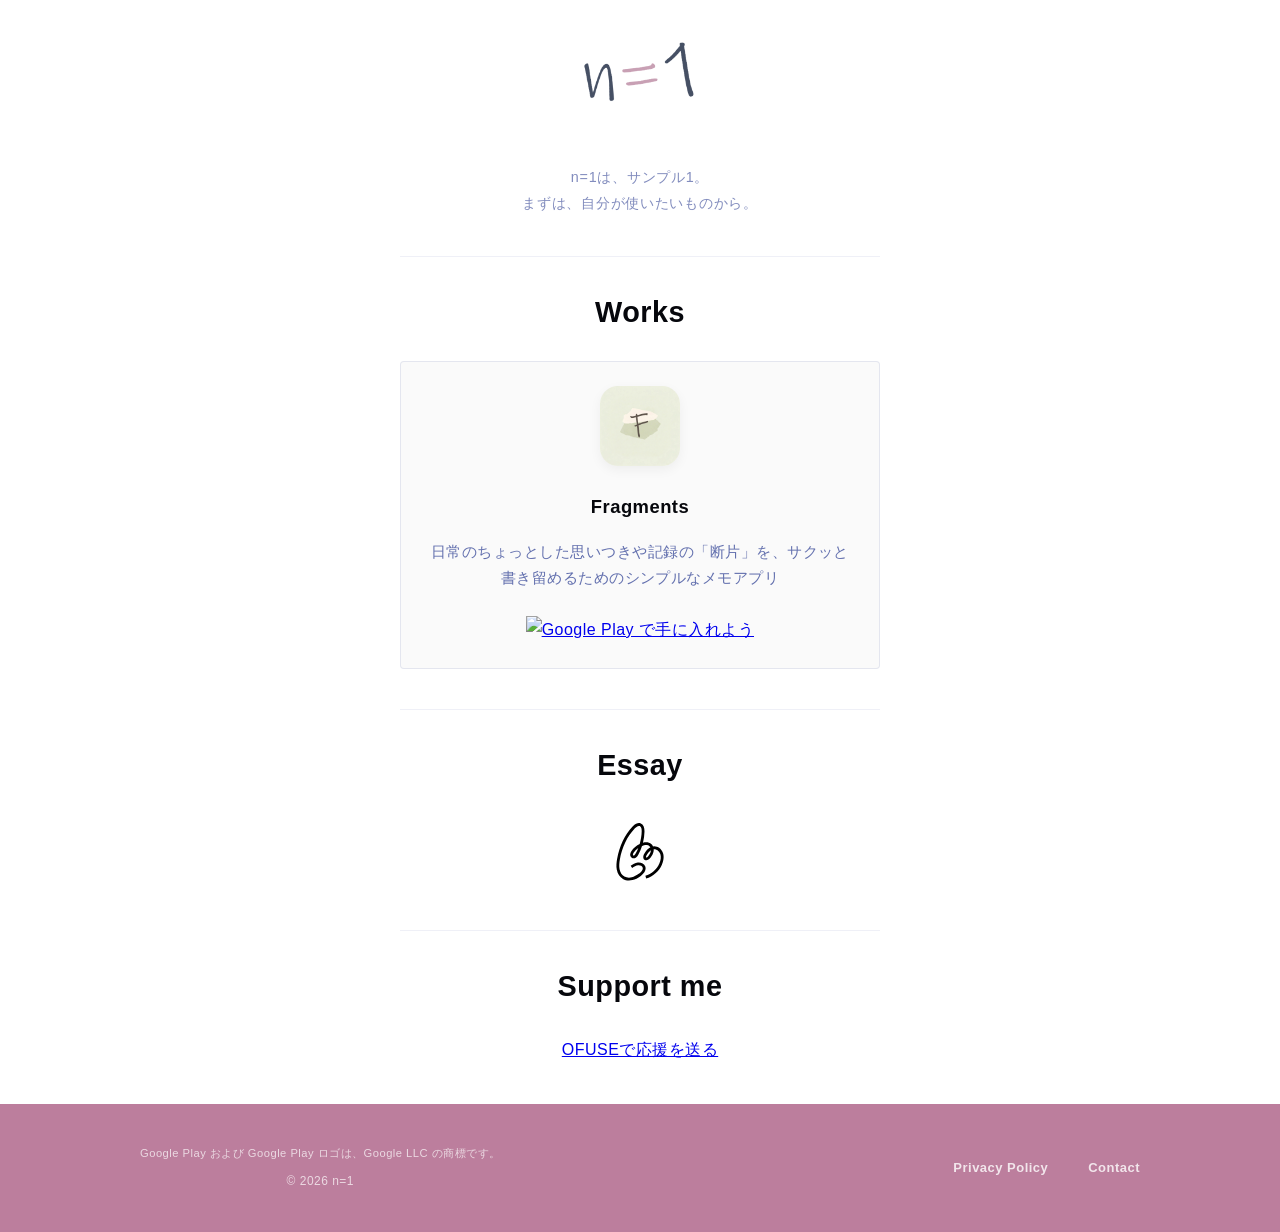
==== commit 3820c135: "Supportの見出し変更" ====
--- a/index.html
+++ b/index.html
@@ -54,7 +54,7 @@
                 </section>
 
                 <section class="support-section">
-                    <h2 class="section-heading">Support</h2>
+                    <h2 class="section-heading">Support me</h2>
                     <div class="support-widget-container">
                         <a data-ofuse-widget-button href="https://ofuse.me/o?uid=174586" data-ofuse-id="174586" data-ofuse-color="dark-invert">OFUSEで応援を送る</a>
                         <script async src="https://ofuse.me/assets/platform/widget.js" charset="utf-8"></script>
